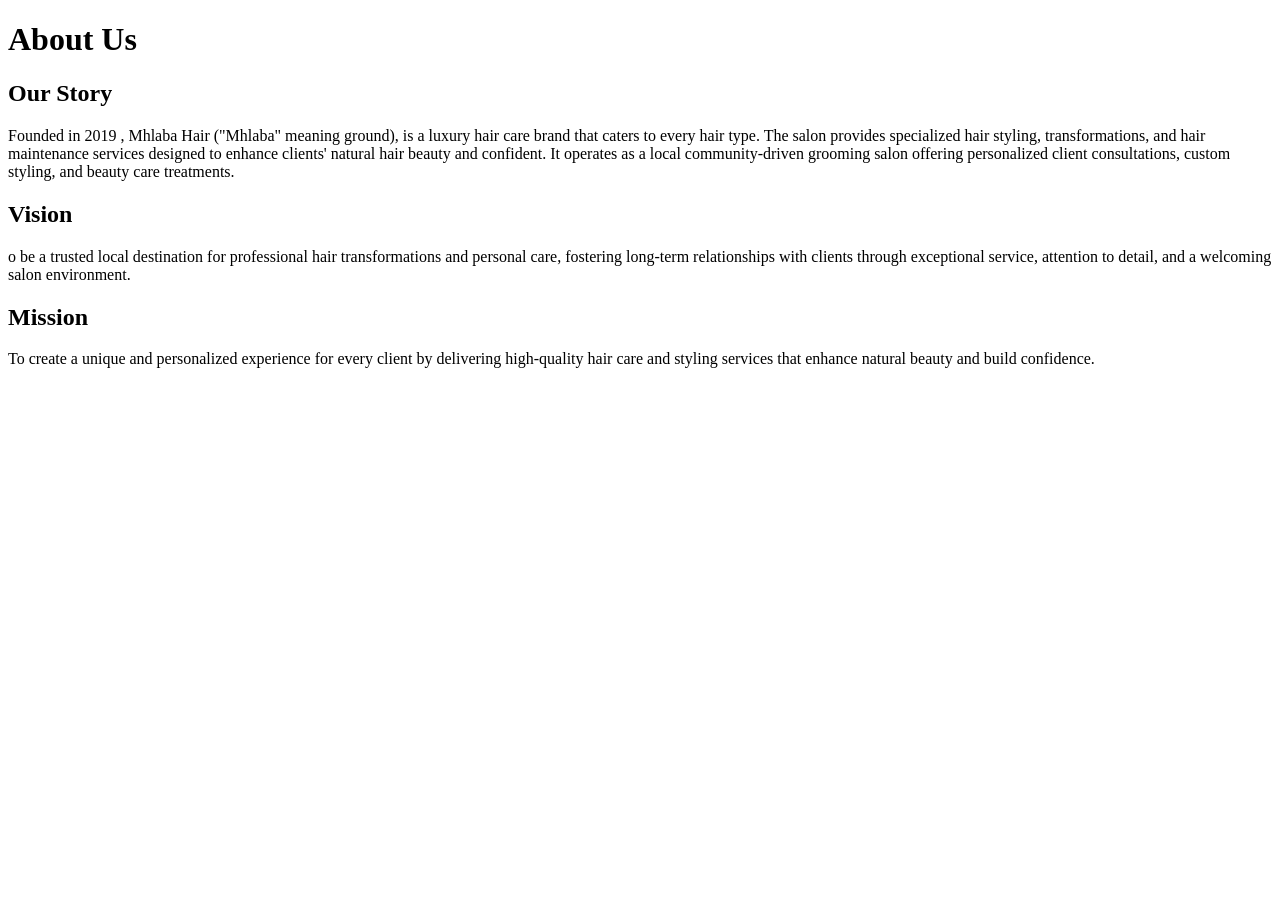
==== pages/aboutuspage.html @ 4affce9f "added:about us page" ====
<!DOCTYPE html>
<html lang="en">
<head>
    <meta charset="UTF-8">
    <meta name="viewport" content="width=device-width, initial-scale=1.0">
    <title>Mhlaba Hair</title>
</head>
<body>
    <header>
        <h1>About Us</h1>
    </header>
    <main>
        <h2>Our Story</h2>
        <p>Founded in 2019 , Mhlaba Hair ("Mhlaba" meaning ground), is a luxury hair care brand that caters to every hair type. The salon provides specialized hair styling, transformations, and hair maintenance services designed to enhance clients' natural hair beauty and confident. It operates as a local community-driven grooming salon offering personalized client consultations, custom styling, and beauty care treatments.</p>
         <h2>Vision</h2>
         <p>o be a trusted local destination for professional hair transformations and personal care, fostering long-term relationships with clients through exceptional service, attention to detail, and a welcoming salon environment.</p>
    <h2>Mission</h2>
    <p>To create a unique and personalized experience for every client by delivering high-quality hair care and styling services that enhance natural beauty and build confidence.</p>
</main>
</body>
</html>
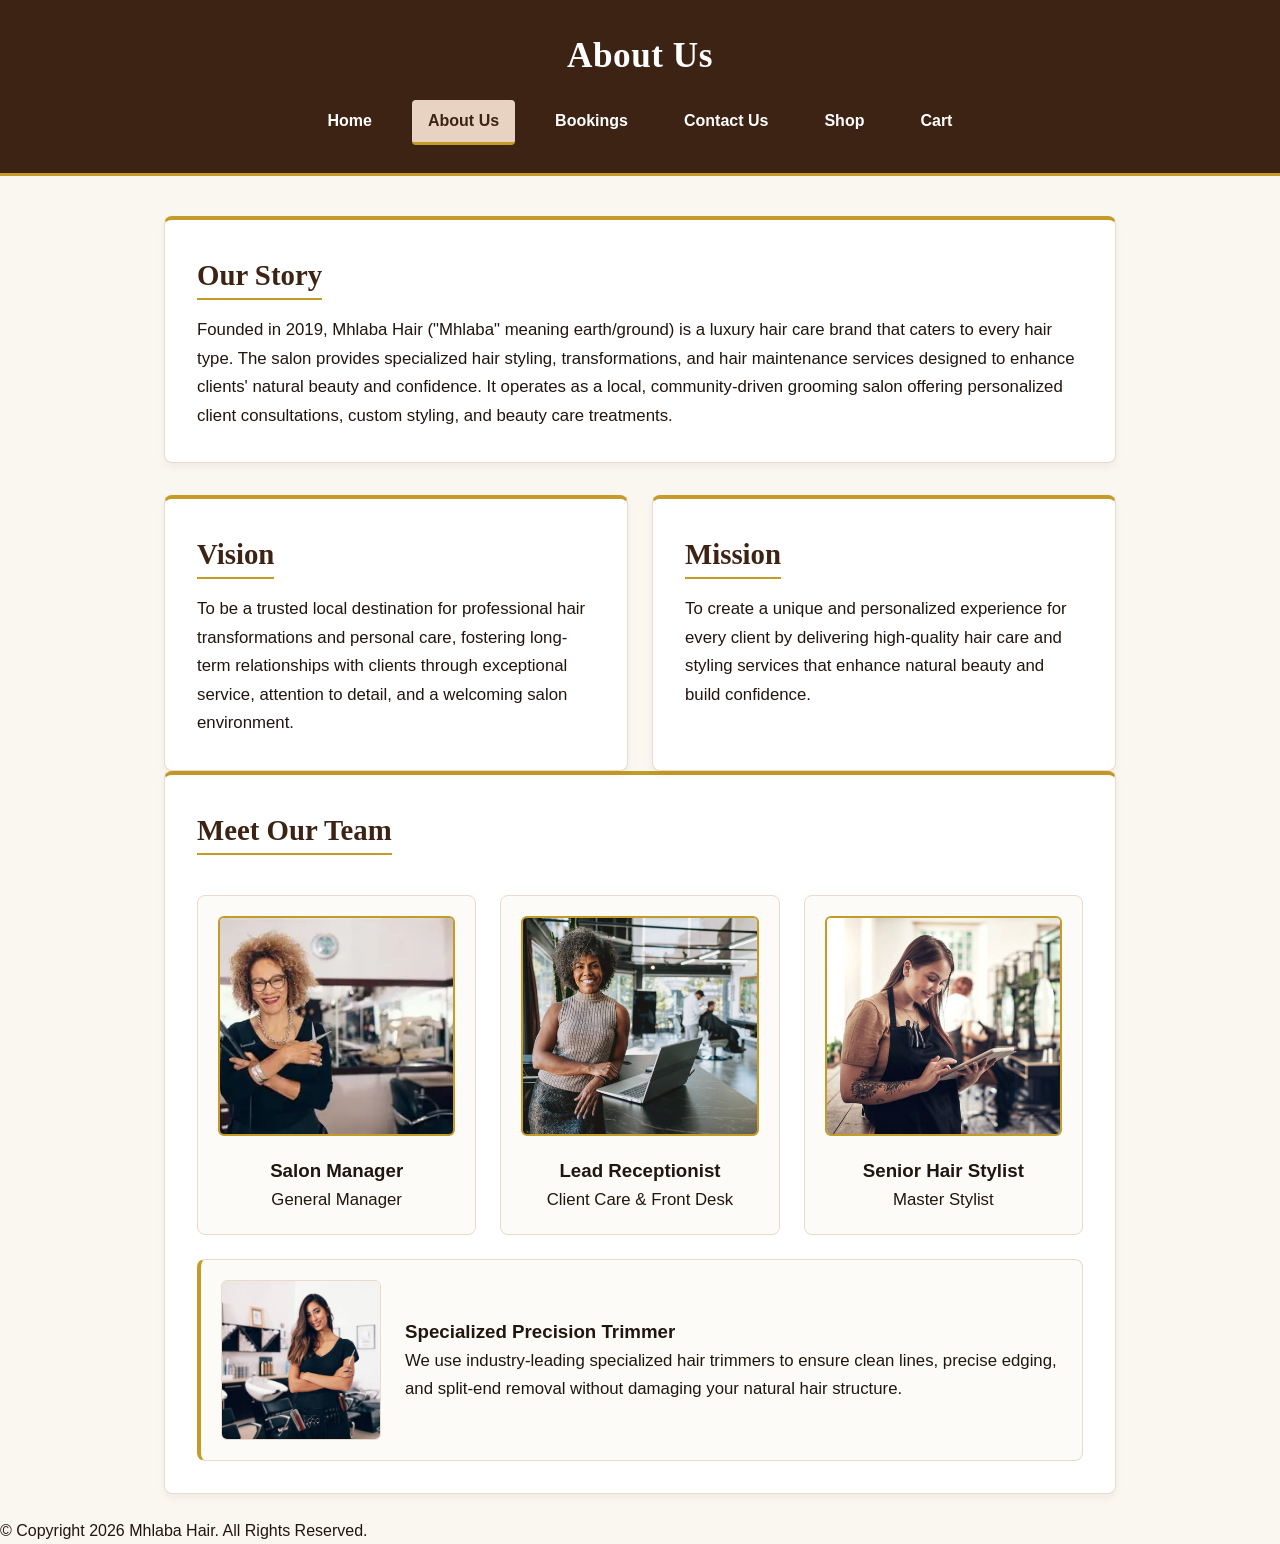
==== commit a6797881: "submission for Part 2" ====
--- a/pages/aboutuspage.html
+++ b/pages/aboutuspage.html
@@ -3,19 +3,85 @@
 <head>
     <meta charset="UTF-8">
     <meta name="viewport" content="width=device-width, initial-scale=1.0">
-    <title>Mhlaba Hair</title>
+    <meta name="author" content="NalediMaseko">
+    <meta name="description" content="Learn about the story, vision, and mission of Mhlaba Hair.">
+    <title>About Us - Mhlaba Hair</title>
+    <!-- Relative path: steps out of pages/ into styles/ -->
+    <link rel="stylesheet" href="../styles/style.css">
 </head>
 <body>
-    <header>
+
+    <!-- Header & Navigation at Top -->
+    <header class="main-header">
         <h1>About Us</h1>
+        <nav class="navbar">
+            <a href="homepage.html">Home</a>
+            <a href="aboutuspage.html" class="active">About Us</a>
+            <a href="bookingspage.html">Bookings</a>
+            <a href="contactpage.html">Contact Us</a>
+            <a href="productpage.html">Shop</a>
+            <a href="calculatepage.html">Cart</a>
+        </nav>
     </header>
-    <main>
-        <h2>Our Story</h2>
-        <p>Founded in 2019 , Mhlaba Hair ("Mhlaba" meaning ground), is a luxury hair care brand that caters to every hair type. The salon provides specialized hair styling, transformations, and hair maintenance services designed to enhance clients' natural hair beauty and confident. It operates as a local community-driven grooming salon offering personalized client consultations, custom styling, and beauty care treatments.</p>
-         <h2>Vision</h2>
-         <p>o be a trusted local destination for professional hair transformations and personal care, fostering long-term relationships with clients through exceptional service, attention to detail, and a welcoming salon environment.</p>
-    <h2>Mission</h2>
-    <p>To create a unique and personalized experience for every client by delivering high-quality hair care and styling services that enhance natural beauty and build confidence.</p>
-</main>
+
+    <!-- Main Content Container -->
+    <main class="content-container">
+        <section class="about-section">
+            <article class="about-card">
+                <h2>Our Story</h2>
+                <p>Founded in 2019, Mhlaba Hair ("Mhlaba" meaning earth/ground) is a luxury hair care brand that caters to every hair type. The salon provides specialized hair styling, transformations, and hair maintenance services designed to enhance clients' natural beauty and confidence. It operates as a local, community-driven grooming salon offering personalized client consultations, custom styling, and beauty care treatments.</p>
+            </article>
+
+            <div class="vision-mission-grid">
+                <article class="info-card">
+                    <h2>Vision</h2>
+                    <p>To be a trusted local destination for professional hair transformations and personal care, fostering long-term relationships with clients through exceptional service, attention to detail, and a welcoming salon environment.</p>
+                </article>
+
+                <article class="info-card">
+                    <h2>Mission</h2>
+                    <p>To create a unique and personalized experience for every client by delivering high-quality hair care and styling services that enhance natural beauty and build confidence.</p>
+                </article>
+            </div>
+        </section>
+       <!-- Meet Our Team Section -->
+<section class="about-card">
+    <h2>Meet Our Team</h2>
+    <div class="team-grid">
+        <!-- Manager -->
+        <div class="team-card">
+            <img src="../assets/images/hairdresser.webp" alt="General Manager" class="manager-img">
+            <h3>Salon Manager</h3>
+            <p class="team-role">General Manager</p>
+        </div>
+
+        <!-- Receptionist -->
+        <div class="team-card">
+            <img src="../assets/images/receptionist.jpg" alt="Receptionist" class="receptionist-img">
+            <h3>Lead Receptionist</h3>
+            <p class="team-role">Client Care & Front Desk</p>
+        </div>
+
+        <!-- Stylist -->
+        <div class="team-card">
+            <img src="../assets/images/hairstylist.jpg" alt="Hair Stylist" class="stylist-img">
+            <h3>Senior Hair Stylist</h3>
+            <p class="team-role">Master Stylist</p>
+        </div>
+    </div>
+
+    <!-- Specialized Equipment Feature -->
+    <div class="equipment-card">
+        <img src="../assets/images/hairtrimmer.jpg" alt="Precision Hair Trimmer" class="trimmer-img">
+        <div class="equipment-info">
+            <h3>Specialized Precision Trimmer</h3>
+            <p>We use industry-leading specialized hair trimmers to ensure clean lines, precise edging, and split-end removal without damaging your natural hair structure.</p>
+        </div>
+    </div>
+</section>
+    </main>
+<footer class="site-footer">
+    <p>&copy; Copyright 2026 Mhlaba Hair. All Rights Reserved. </p>
+</footer>
 </body>
 </html>
--- a/styles/style.css
+++ b/styles/style.css
@@ -0,0 +1,798 @@
+/* ==========================================================================
+   1. BASE STYLES & CSS RESET
+   ========================================================================== */
+* {
+    margin: 0;
+    padding: 0;
+    box-sizing: border-box;
+}
+
+:root {
+    --primary-color: #3D2314;      /* Deep Espresso / Dark Mocha */
+    --accent-color: #C59B27;       /* Warm Gold / Amber Accent */
+    --background-color: #FAF6F0;   /* Light Warm Cream / Champagne */
+    --text-color: #211510;         /* Soft Dark Espresso Text */
+    --card-bg: #ffffff;            /* Clean White Card Background */
+    --highlight-color: #E8D3C3;    /* Soft Blush Nude */
+    --blue-accent: #B08D57;        /* Warm Bronze Accent */
+    --font-heading: 'Georgia', serif;
+    --font-body: 'Segoe UI', Tahoma, Geneva, Verdana, sans-serif;
+}
+
+body {
+    font-family: var(--font-body);
+    font-size: 1rem;
+    line-height: 1.6;
+    background-color: var(--background-color);
+    color: var(--text-color);
+}
+
+/* ==========================================================================
+   2. HEADER & NAVIGATION AT THE TOP (ALL PAGES)
+   ========================================================================== */
+.main-header {
+    background-color: var(--primary-color);
+    color: #ffffff;
+    text-align: center;
+    padding: 1.75rem 1rem;
+    border-bottom: 3px solid var(--accent-color);
+}
+
+.main-header h1 {
+    font-family: var(--font-heading);
+    font-size: 2.2rem;
+    letter-spacing: 0.5px;
+    margin-bottom: 1rem;
+}
+
+.navbar {
+    display: flex;
+    justify-content: center;
+    flex-wrap: wrap;
+    gap: 1.5rem;
+}
+
+.navbar a {
+    color: #ffffff;
+    text-decoration: none;
+    font-weight: 600;
+    padding: 0.5rem 1rem;
+    border-radius: 4px;
+    transition: background-color 0.3s ease, color 0.3s ease;
+}
+
+.navbar a:hover,
+.navbar a:focus {
+    background-color: var(--accent-color);
+    color: var(--primary-color);
+}
+
+.navbar a.active {
+    background-color: var(--highlight-color);
+    color: var(--primary-color);
+    border-bottom: 3px solid var(--accent-color);
+}
+
+/* Common Content Container */
+.content-container {
+    max-width: 1000px;
+    margin: 0 auto;
+    padding: 1.5rem;
+}
+
+/* ==========================================================================
+   3. HOME PAGE STYLES
+   ========================================================================== */
+
+/* Logo Section */
+.logo-container {
+    display: flex;
+    justify-content: center;
+    align-items: center;
+    padding: 2rem 1rem 1rem 1rem;
+}
+
+.site-logo {
+    max-width: 320px; 
+    width: 100%;       
+    height: auto;
+    object-fit: contain;
+    border-radius: 8px;
+}
+/* Hero Section */
+.hero-card {
+    display: grid;
+    grid-template-columns: 1fr 1fr;
+    gap: 2rem;
+    align-items: center;
+    background-color: var(--card-bg);
+    border: 1px solid #ebd9cb;
+    border-top: 4px solid var(--accent-color);
+    border-radius: 8px;
+    padding: 2rem;
+    margin-bottom: 2.5rem;
+    box-shadow: 0 4px 8px rgba(61, 35, 20, 0.05);
+}
+
+.hero-content h2 {
+    font-family: var(--font-heading);
+    font-size: 2rem;
+    color: var(--primary-color);
+    margin-bottom: 1rem;
+    line-height: 1.2;
+}
+
+.hero-content p {
+    font-size: 1.05rem;
+    margin-bottom: 1.5rem;
+    color: var(--text-color);
+}
+
+.hero-btn {
+    display: inline-block;
+    text-decoration: none;
+}
+
+.hero-img {
+    width: 100%;
+    height: 280px;
+    object-fit: cover;
+    border-radius: 8px;
+    border: 2px solid var(--accent-color);
+}
+
+/* Services Preview Section */
+.services-preview-section {
+    margin-bottom: 2.5rem;
+    text-align: center;
+}
+
+.section-title {
+    font-family: var(--font-heading);
+    font-size: 1.8rem;
+    color: var(--primary-color);
+    margin-bottom: 1.5rem;
+    border-bottom: 2px solid var(--accent-color);
+    display: inline-block;
+}
+
+.services-grid {
+    display: grid;
+    grid-template-columns: repeat(3, 1fr);
+    gap: 1.5rem;
+    margin-top: 1.5rem;
+}
+
+.service-card {
+    background-color: var(--card-bg);
+    border: 1px solid #ebd9cb;
+    border-top: 4px solid var(--accent-color);
+    border-radius: 8px;
+    padding: 1.25rem;
+    text-align: center;
+    box-shadow: 0 4px 8px rgba(61, 35, 20, 0.05);
+    display: flex;
+    flex-direction: column;
+    align-items: center;
+    overflow: hidden;
+}
+
+.service-card img {
+    width: 100%;
+    max-width: 100%;
+    height: 200px;
+    object-fit: cover;
+    border-radius: 6px;
+    border: 1px solid #ebd9cb;
+    margin-bottom: 1rem;
+}
+
+.service-card h3 {
+    font-size: 1.2rem;
+    color: var(--primary-color);
+    margin-bottom: 0.5rem;
+}
+
+.service-card p {
+    font-size: 0.95rem;
+    color: var(--text-color);
+    line-height: 1.5;
+}
+
+/* Specials Section */
+.specials-section {
+    text-align: center;
+}
+
+.specials-section h2 {
+    font-family: var(--font-heading);
+    font-size: 2rem;
+    color: var(--primary-color);
+    margin-bottom: 1.5rem;
+    border-bottom: 2px solid var(--accent-color);
+    display: inline-block;
+}
+
+.specials-section h3 {
+    font-size: 1.4rem;
+    margin: 1.5rem 0 1rem 0;
+    color: var(--primary-color);
+    text-align: left;
+}
+
+.specials-grid {
+    display: grid;
+    grid-template-columns: repeat(2, 1fr);
+    gap: 1.5rem;
+}
+
+.special-card {
+    background-color: var(--card-bg);
+    border: 1px solid #ebd9cb;
+    border-top: 4px solid var(--accent-color);
+    border-radius: 8px;
+    padding: 1.5rem;
+    text-align: left;
+    box-shadow: 0 4px 8px rgba(61, 35, 20, 0.05);
+    transition: transform 0.2s ease, box-shadow 0.2s ease;
+}
+
+.special-card:hover {
+    transform: translateY(-4px);
+    box-shadow: 0 6px 14px rgba(61, 35, 20, 0.12);
+}
+
+.special-card h4 {
+    font-size: 1.2rem;
+    color: var(--primary-color);
+    margin-bottom: 0.5rem;
+}
+
+.expiry-date {
+    display: block;
+    margin-top: 1rem;
+    font-size: 0.85rem;
+    font-weight: bold;
+    color: #a93226;
+}
+
+.no-specials {
+    text-align: left;
+    font-style: italic;
+    color: #665c56;
+}
+
+/* Responsive Media Queries */
+@media (max-width: 768px) {
+    .hero-card,
+    .services-grid,
+    .specials-grid {
+        grid-template-columns: 1fr;
+    }
+
+    .service-card img {
+        height: 220px;
+    }
+}
+
+/* ==========================================================================
+   4. ABOUT PAGE STYLES
+   ========================================================================== */
+.about-section {
+    display: flex;
+    flex-direction: column;
+    gap: 2rem;
+    margin-top: 1rem;
+}
+
+.about-card, 
+.info-card {
+    background-color: var(--card-bg);
+    border: 1px solid #ebd9cb;
+    border-top: 4px solid var(--accent-color);
+    border-radius: 8px;
+    padding: 2rem;
+    box-shadow: 0 4px 8px rgba(61, 35, 20, 0.05);
+}
+
+.about-card h2, 
+.info-card h2 {
+    font-family: var(--font-heading);
+    font-size: 1.8rem;
+    color: var(--primary-color);
+    margin-bottom: 1rem;
+    border-bottom: 2px solid var(--accent-color);
+    display: inline-block;
+}
+
+.about-card p, 
+.info-card p {
+    font-size: 1.05rem;
+    color: var(--text-color);
+    line-height: 1.7;
+}
+
+.vision-mission-grid {
+    display: grid;
+    grid-template-columns: repeat(2, 1fr);
+    gap: 1.5rem;
+}
+
+/* ==========================================================================
+   5. BOOKING FORM STYLES
+   ========================================================================== */
+.form-card {
+    background-color: var(--card-bg);
+    border: 1px solid #ebd9cb;
+    border-top: 4px solid var(--primary-color);
+    border-radius: 8px;
+    padding: 2rem;
+    box-shadow: 0 4px 8px rgba(61, 35, 20, 0.05);
+    margin-top: 1rem;
+}
+
+.form-card h2 {
+    font-family: var(--font-heading);
+    font-size: 1.8rem;
+    color: var(--primary-color);
+    margin-bottom: 1.5rem;
+    border-bottom: 2px solid var(--accent-color);
+    display: inline-block;
+}
+
+.booking-form fieldset {
+    border: 1px solid #e1d3c7;
+    border-radius: 6px;
+    padding: 1.5rem;
+    margin-bottom: 1.5rem;
+    background-color: #fdfbf7;
+}
+
+.booking-form legend {
+    font-weight: bold;
+    color: var(--primary-color);
+    padding: 0 0.5rem;
+}
+
+.form-group {
+    display: flex;
+    flex-direction: column;
+    margin-bottom: 1.2rem;
+}
+
+.form-group label {
+    font-weight: 600;
+    margin-bottom: 0.4rem;
+    color: var(--text-color);
+}
+
+.form-group input[type="text"],
+.form-group input[type="email"],
+.form-group input[type="tel"],
+.form-group input[type="date"],
+.form-group input[type="password"],
+.form-group select,
+.form-group textarea {
+    width: 100%;
+    padding: 0.75rem;
+    border: 1px solid #d1c2b5;
+    border-radius: 4px;
+    font-family: inherit;
+    font-size: 0.95rem;
+    transition: border-color 0.3s ease, box-shadow 0.3s ease;
+}
+
+.form-group input:focus,
+.form-group select:focus,
+.form-group textarea:focus {
+    outline: none;
+    border-color: var(--accent-color);
+    box-shadow: 0 0 0 3px rgba(197, 155, 39, 0.25);
+}
+
+.checkbox-group {
+    flex-direction: row;
+    align-items: center;
+    gap: 0.5rem;
+}
+
+.checkbox-group label {
+    margin-bottom: 0;
+    font-weight: normal;
+}
+
+.form-actions {
+    display: flex;
+    gap: 1rem;
+    justify-content: flex-start;
+}
+
+.btn {
+    padding: 0.75rem 1.5rem;
+    font-size: 1rem;
+    font-weight: 600;
+    border: none;
+    border-radius: 4px;
+    cursor: pointer;
+    transition: background-color 0.3s ease, color 0.3s ease;
+}
+
+.btn-primary {
+    background-color: var(--primary-color);
+    color: #ffffff;
+}
+
+.btn-primary:hover {
+    background-color: var(--accent-color);
+    color: var(--primary-color);
+}
+
+.btn-secondary {
+    background-color: var(--highlight-color);
+    color: var(--primary-color);
+}
+
+.btn-secondary:hover {
+    background-color: #dbbfab;
+}
+
+/* ==========================================================================
+   6. CONTACT PAGE STYLES
+   ========================================================================== */
+.contact-section {
+    display: flex;
+    justify-content: center;
+    padding: 2rem 1rem;
+}
+
+.contact-card {
+    width: 100%;
+    max-width: 520px;
+    background-color: var(--card-bg, #ffffff);
+    border: 1px solid #ebd9cb;
+    border-top: 4px solid var(--accent-color, #c5a059);
+    border-radius: 12px;
+    padding: 2.25rem 2.5rem;
+    box-shadow: 0 6px 16px rgba(61, 35, 20, 0.06);
+}
+
+.contact-card h2 {
+    font-family: var(--font-heading);
+    font-size: 1.8rem;
+    color: var(--primary-color, #3d2314);
+    margin-bottom: 1.75rem;
+    border-bottom: 2px solid var(--accent-color, #c5a059);
+    display: inline-block;
+    padding-bottom: 0.25rem;
+}
+
+.contact-list {
+    display: flex;
+    flex-direction: column;
+    gap: 1.5rem;
+}
+
+.contact-item {
+    display: flex;
+    align-items: flex-start;
+    gap: 1.25rem;
+}
+
+.icon-box {
+    width: 42px;
+    height: 42px;
+    background-color: #fdf8f3;
+    border: 1px solid #ebd9cb;
+    border-radius: 50%;
+    display: flex;
+    align-items: center;
+    justify-content: center;
+    flex-shrink: 0;
+}
+
+.contact-icon {
+    width: 20px;
+    height: 20px;
+}
+
+.contact-details {
+    display: flex;
+    flex-direction: column;
+}
+
+.contact-label {
+    font-size: 0.85rem;
+    font-weight: 700;
+    text-transform: uppercase;
+    letter-spacing: 0.5px;
+    color: #8c766b;
+    margin-bottom: 0.2rem;
+}
+
+.contact-value {
+    font-size: 1.05rem;
+    color: var(--primary-color, #3d2314);
+    text-decoration: none;
+    font-weight: 600;
+}
+
+a.contact-value:hover {
+    color: var(--accent-color, #c5a059);
+    text-decoration: underline;
+}
+
+.text-address {
+    margin: 0;
+    line-height: 1.4;
+    font-weight: 500;
+}
+
+/* ==========================================================================
+   7. PRODUCT PAGE STYLES (2-Column Grid)
+   ========================================================================== */
+.products-section {
+    text-align: center;
+    margin-top: 1rem;
+}
+
+.products-section h2 {
+    font-family: var(--font-heading);
+    font-size: 2rem;
+    color: var(--primary-color);
+    margin-bottom: 0.5rem;
+    border-bottom: 2px solid var(--accent-color);
+    display: inline-block;
+}
+
+.subtitle {
+    font-style: italic;
+    color: #665c56;
+    margin-bottom: 2rem;
+}
+
+.product-grid {
+    display: grid;
+    grid-template-columns: repeat(2, 1fr);
+    gap: 1.5rem;
+}
+
+.product-card {
+    background-color: var(--card-bg);
+    border: 1px solid #ebd9cb;
+    border-top: 4px solid var(--accent-color);
+    border-radius: 8px;
+    padding: 1.5rem;
+    display: flex;
+    flex-direction: column;
+    align-items: center;
+    justify-content: space-between;
+    box-shadow: 0 4px 8px rgba(61, 35, 20, 0.05);
+    transition: transform 0.2s ease, box-shadow 0.2s ease;
+}
+
+.product-card:hover {
+    transform: translateY(-4px);
+    box-shadow: 0 6px 14px rgba(61, 35, 20, 0.12);
+}
+
+.product-img {
+    width: 100%;
+    max-width: 180px;
+    height: 180px;
+    object-fit: contain;
+    margin-bottom: 1rem;
+}
+
+.product-card h3 {
+    font-size: 1.25rem;
+    color: var(--primary-color);
+    margin-bottom: 0.5rem;
+}
+
+.product-card .price {
+    font-size: 1.1rem;
+    font-weight: bold;
+    color: var(--accent-color);
+    margin-bottom: 1rem;
+}
+
+.product-card .btn {
+    width: 100%;
+}
+
+/* ==========================================================================
+   8. CALCULATE / CART PAGE STYLES
+   ========================================================================== */
+.cart-section {
+    background-color: var(--card-bg);
+    border: 1px solid #ebd9cb;
+    border-top: 4px solid var(--primary-color);
+    border-radius: 8px;
+    padding: 2rem;
+    box-shadow: 0 4px 8px rgba(61, 35, 20, 0.05);
+    margin-top: 1rem;
+}
+
+.cart-section h2 {
+    font-family: var(--font-heading);
+    font-size: 1.8rem;
+    color: var(--primary-color);
+    margin-bottom: 1.5rem;
+    border-bottom: 2px solid var(--accent-color);
+    display: inline-block;
+}
+
+.cart-list {
+    list-style: none;
+    margin-bottom: 1.5rem;
+}
+
+.cart-item {
+    display: flex;
+    justify-content: space-between;
+    align-items: center;
+    padding: 0.75rem 0;
+    border-bottom: 1px solid #f2e9e1;
+}
+
+.item-name {
+    font-weight: 600;
+    color: var(--text-color);
+}
+
+.item-price {
+    color: var(--primary-color);
+    font-weight: bold;
+}
+
+.remove-btn {
+    background: #c0392b;
+    color: #fff;
+    border: none;
+    border-radius: 50%;
+    width: 24px;
+    height: 24px;
+    font-size: 14px;
+    cursor: pointer;
+    line-height: 1;
+    display: flex;
+    align-items: center;
+    justify-content: center;
+}
+
+.remove-btn:hover {
+    background: #962d22;
+}
+
+.empty-cart-msg {
+    color: #777;
+    font-style: italic;
+    padding: 1rem 0;
+}
+
+.cart-summary-box {
+    background-color: #fbf8f5;
+    padding: 1.25rem;
+    border-radius: 6px;
+    margin-bottom: 1.5rem;
+    border: 1px solid #e1d3c7;
+}
+
+.cart-summary-box p {
+    display: flex;
+    justify-content: space-between;
+    margin-bottom: 0.5rem;
+    font-size: 1rem;
+}
+
+.cart-summary-box hr {
+    border: none;
+    border-top: 1px solid #ebd9cb;
+    margin: 0.75rem 0;
+}
+
+.total-line {
+    font-size: 1.2rem !important;
+    color: var(--primary-color);
+}
+
+.cart-actions {
+    display: flex;
+    gap: 1rem;
+    justify-content: space-between;
+}
+
+/* ==========================================================================
+   9. RESPONSIVE BREAKPOINTS
+   ========================================================================== */
+@media (max-width: 768px) {
+    .specials-grid,
+    .vision-mission-grid,
+    .contact-section {
+        grid-template-columns: 1fr;
+    }
+    
+    .navbar {
+        gap: 0.75rem;
+    }
+}
+
+@media (max-width: 480px) {
+    .main-header h1 {
+        font-size: 1.6rem;
+    }
+
+    .navbar {
+        flex-direction: column;
+        align-items: center;
+    }
+
+    .site-logo {
+        max-width: 160px;
+    }
+
+    .content-container {
+        padding: 1rem;
+    }
+
+    .product-grid {
+        grid-template-columns: 1fr;
+    }
+
+    .form-actions,
+    .cart-actions {
+        flex-direction: column;
+    }
+
+    .btn,
+    .cart-actions .btn {
+        width: 100%;
+        text-align: center;
+    }
+}
+.team-grid {
+    display: grid;
+    grid-template-columns: repeat(3, 1fr);
+    gap: 1.5rem;
+    margin-top: 1.5rem;
+}
+
+.team-card {
+    background-color: #fdfbf7;
+    border: 1px solid #ebd9cb;
+    border-radius: 8px;
+    padding: 1.25rem;
+    text-align: center;
+}
+
+.manager-img,
+.receptionist-img,
+.stylist-img {
+    width: 100%;
+    height: 220px;
+    object-fit: cover;
+    border-radius: 6px;
+    border: 2px solid var(--accent-color);
+    margin-bottom: 0.75rem;
+}
+
+.equipment-card {
+    display: flex;
+    align-items: center;
+    gap: 1.5rem;
+    background-color: #fdfbf7;
+    border: 1px solid #ebd9cb;
+    border-left: 4px solid var(--accent-color);
+    border-radius: 8px;
+    padding: 1.25rem;
+    margin-top: 1.5rem;
+}
+
+.trimmer-img {
+    width: 160px;
+    height: 160px;
+    object-fit: cover;
+    border-radius: 6px;
+    border: 1px solid #ebd9cb;
+    flex-shrink: 0;
+}
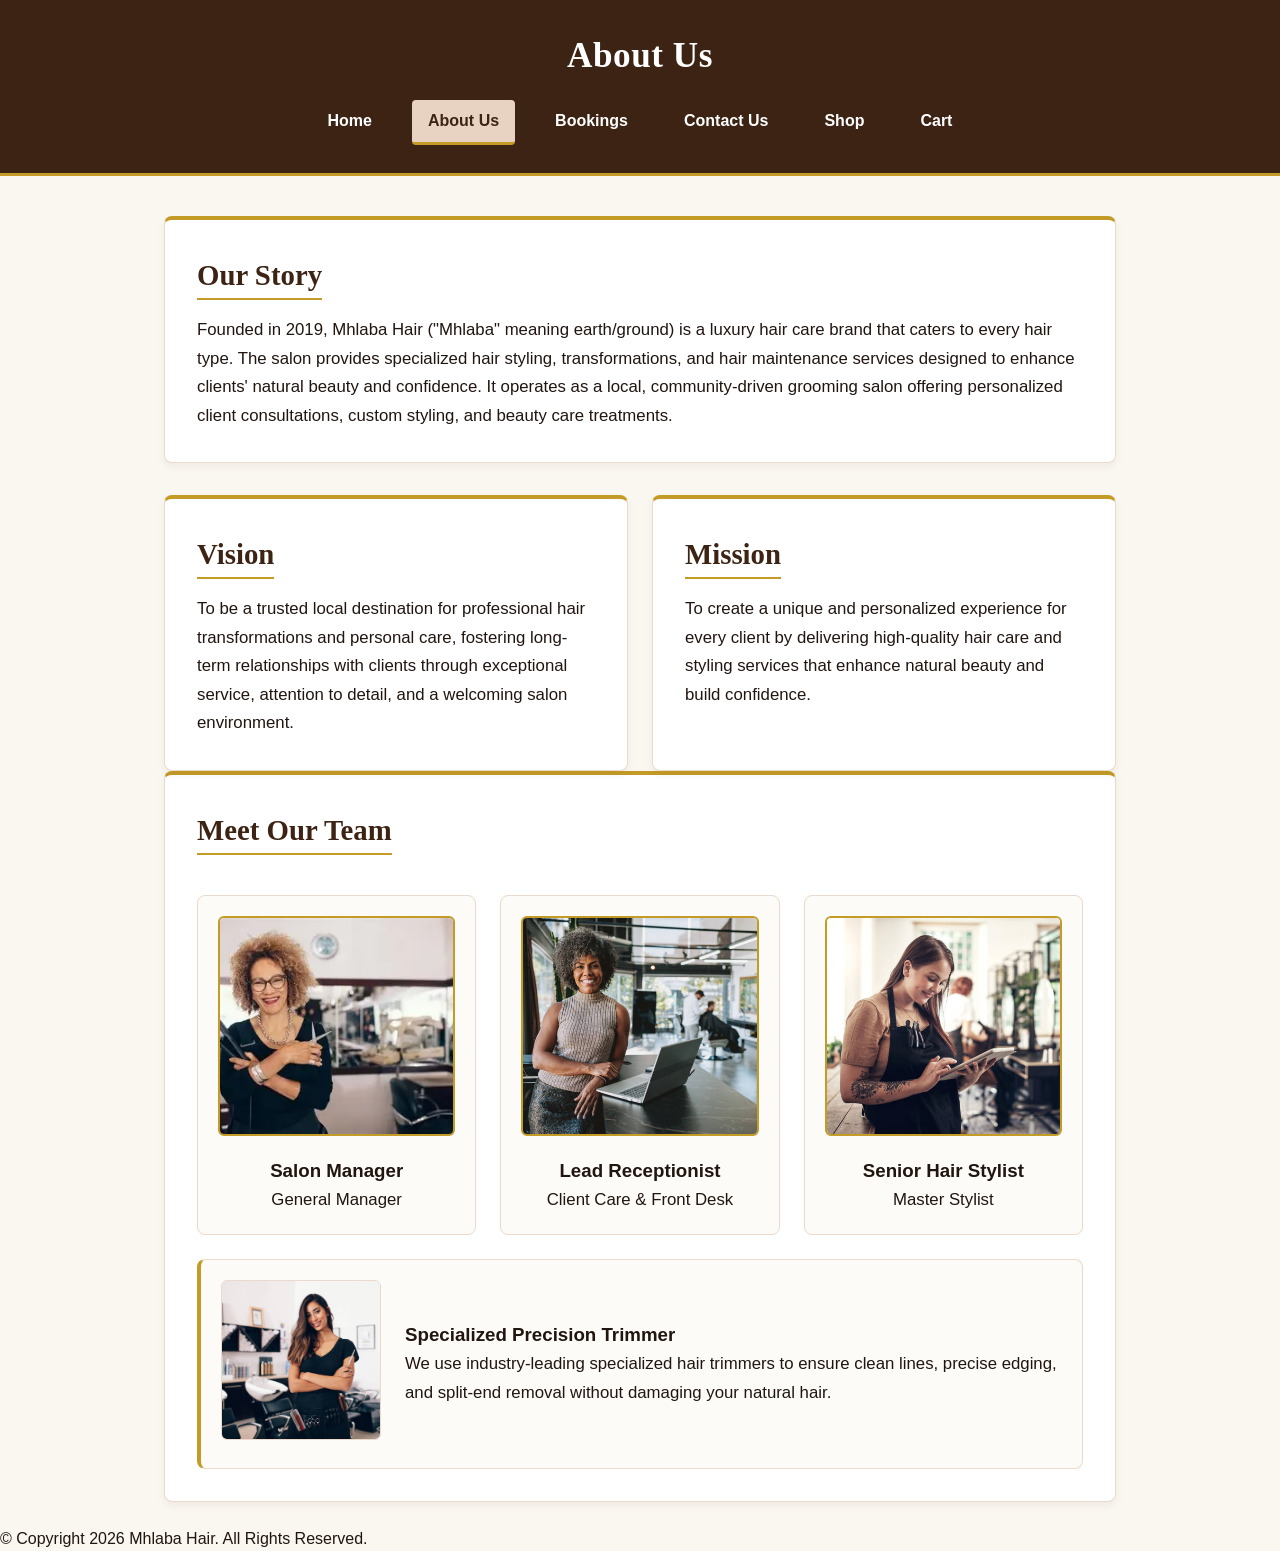
==== commit 79a67962: "Add responsive picture tags and optimize team section" ====
--- a/pages/aboutuspage.html
+++ b/pages/aboutuspage.html
@@ -45,37 +45,52 @@
             </div>
         </section>
        <!-- Meet Our Team Section -->
+<!-- Meet Our Team Section -->
 <section class="about-card">
     <h2>Meet Our Team</h2>
     <div class="team-grid">
+        
         <!-- Manager -->
         <div class="team-card">
-            <img src="../assets/images/hairdresser.webp" alt="General Manager" class="manager-img">
+            <picture>
+                <source media="(max-width: 600px)" srcset="../assets/images/hairdresser.webp">
+                <img src="../assets/images/hairdresser.webp" alt="General Manager" class="manager-img" loading="lazy">
+            </picture>
             <h3>Salon Manager</h3>
             <p class="team-role">General Manager</p>
         </div>
 
         <!-- Receptionist -->
         <div class="team-card">
-            <img src="../assets/images/receptionist.jpg" alt="Receptionist" class="receptionist-img">
+            <picture>
+                <source media="(max-width: 600px)" srcset="../assets/images/receptionist.jpg">
+                <img src="../assets/images/receptionist.jpg" alt="Lead Receptionist" class="receptionist-img" loading="lazy">
+            </picture>
             <h3>Lead Receptionist</h3>
-            <p class="team-role">Client Care & Front Desk</p>
+            <p class="team-role">Client Care &amp; Front Desk</p>
         </div>
 
         <!-- Stylist -->
         <div class="team-card">
-            <img src="../assets/images/hairstylist.jpg" alt="Hair Stylist" class="stylist-img">
+            <picture>
+                <source media="(max-width: 600px)" srcset="../assets/images/hairstylist.jpg">
+                <img src="../assets/images/hairstylist.jpg" alt="Senior Hair Stylist" class="stylist-img" loading="lazy">
+            </picture>
             <h3>Senior Hair Stylist</h3>
             <p class="team-role">Master Stylist</p>
         </div>
+
     </div>
 
     <!-- Specialized Equipment Feature -->
     <div class="equipment-card">
-        <img src="../assets/images/hairtrimmer.jpg" alt="Precision Hair Trimmer" class="trimmer-img">
+        <picture>
+            <source media="(max-width: 600px)" srcset="../assets/images/hairtrimmer.jpg">
+            <img src="../assets/images/hairtrimmer.jpg" alt="Precision Hair Trimmer" class="trimmer-img" loading="lazy">
+        </picture>
         <div class="equipment-info">
             <h3>Specialized Precision Trimmer</h3>
-            <p>We use industry-leading specialized hair trimmers to ensure clean lines, precise edging, and split-end removal without damaging your natural hair structure.</p>
+            <p>We use industry-leading specialized hair trimmers to ensure clean lines, precise edging, and split-end removal without damaging your natural hair.</p>
         </div>
     </div>
 </section>
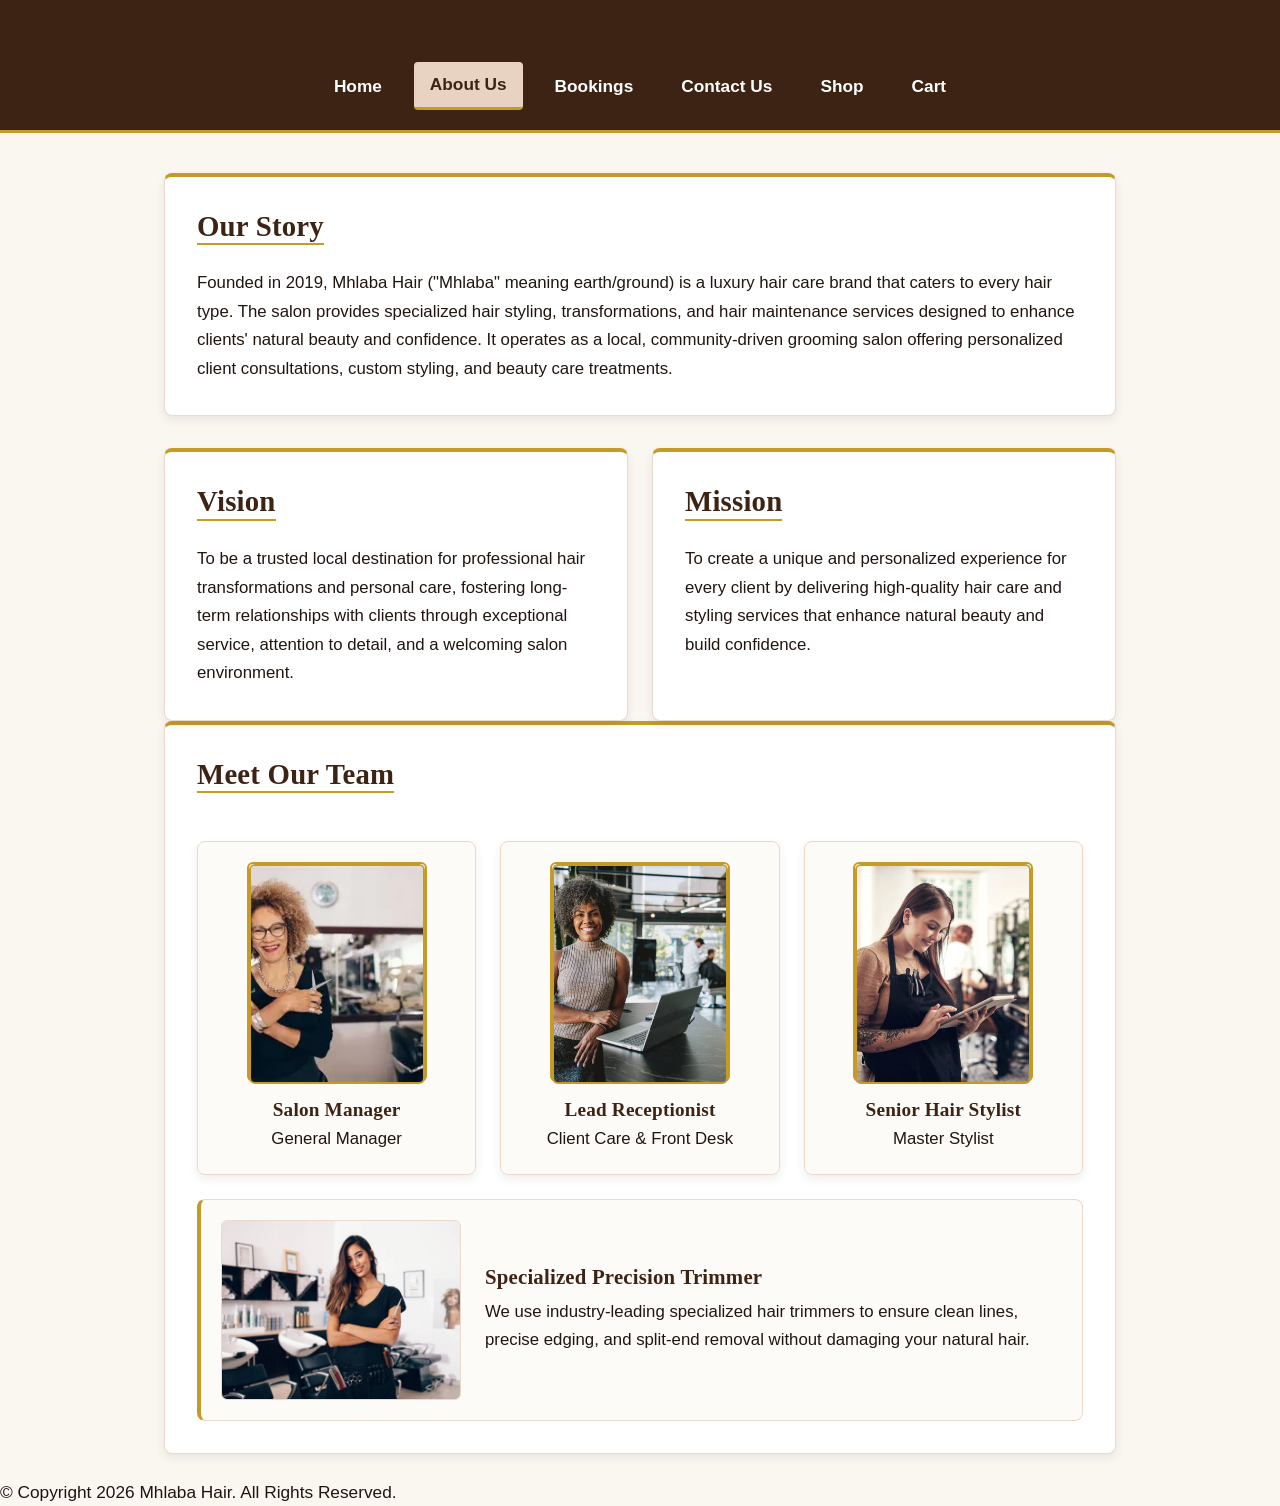
==== commit eef38fac: "feat:add SEO metadata , sitemap , robots file and interactive website enhancements" ====
--- a/pages/aboutuspage.html
+++ b/pages/aboutuspage.html
@@ -3,10 +3,23 @@
 <head>
     <meta charset="UTF-8">
     <meta name="viewport" content="width=device-width, initial-scale=1.0">
+    <meta http-equiv="X-UA-Compatible" content="IE=edge">
+    <meta name="theme-color" content="#3D2314">
+    <meta name="robots" content="index, follow">
     <meta name="author" content="NalediMaseko">
-    <meta name="description" content="Learn about the story, vision, and mission of Mhlaba Hair.">
-    <title>About Us - Mhlaba Hair</title>
-    <!-- Relative path: steps out of pages/ into styles/ -->
+    <meta name="description" content="Learn about Mhlaba Hair, our salon story, mission, vision, and team dedicated to premium hair care and protective styling in Johannesburg.">
+    <meta name="keywords" content="about Mhlaba Hair, salon story, luxury hair care, Johannesburg hair salon, beauty team">
+    <title>About Mhlaba Hair | Our Story, Vision & Team</title>
+    <link rel="canonical" href="https://www.mhlaba-hair.co.za/pages/aboutuspage.html">
+    <meta property="og:type" content="website">
+    <meta property="og:title" content="About Mhlaba Hair | Our Story, Vision & Team">
+    <meta property="og:description" content="Discover the story, mission, and team behind Mhlaba Hair, a luxury hair care salon in Johannesburg.">
+    <meta property="og:url" content="https://www.mhlaba-hair.co.za/pages/aboutuspage.html">
+    <meta name="twitter:card" content="summary">
+    <meta name="twitter:title" content="About Mhlaba Hair | Our Story, Vision & Team">
+    <meta name="twitter:description" content="Discover the story, mission, and team behind Mhlaba Hair, a luxury hair care salon in Johannesburg.">
+    <meta http-equiv="X-Content-Type-Options" content="nosniff">
+    <meta name="referrer" content="strict-origin-when-cross-origin">
     <link rel="stylesheet" href="../styles/style.css">
 </head>
 <body>
@@ -54,7 +67,7 @@
         <div class="team-card">
             <picture>
                 <source media="(max-width: 600px)" srcset="../assets/images/hairdresser.webp">
-                <img src="../assets/images/hairdresser.webp" alt="General Manager" class="manager-img" loading="lazy">
+                <img src="../assets/images/hairdresser.webp" alt="General Manager at Mhlaba Hair" class="manager-img" loading="lazy" decoding="async">
             </picture>
             <h3>Salon Manager</h3>
             <p class="team-role">General Manager</p>
@@ -64,7 +77,7 @@
         <div class="team-card">
             <picture>
                 <source media="(max-width: 600px)" srcset="../assets/images/receptionist.jpg">
-                <img src="../assets/images/receptionist.jpg" alt="Lead Receptionist" class="receptionist-img" loading="lazy">
+                <img src="../assets/images/receptionist.jpg" alt="Lead Receptionist at Mhlaba Hair" class="receptionist-img" loading="lazy" decoding="async">
             </picture>
             <h3>Lead Receptionist</h3>
             <p class="team-role">Client Care &amp; Front Desk</p>
@@ -74,7 +87,7 @@
         <div class="team-card">
             <picture>
                 <source media="(max-width: 600px)" srcset="../assets/images/hairstylist.jpg">
-                <img src="../assets/images/hairstylist.jpg" alt="Senior Hair Stylist" class="stylist-img" loading="lazy">
+                <img src="../assets/images/hairstylist.jpg" alt="Senior Hair Stylist at Mhlaba Hair" class="stylist-img" loading="lazy" decoding="async">
             </picture>
             <h3>Senior Hair Stylist</h3>
             <p class="team-role">Master Stylist</p>
@@ -86,7 +99,7 @@
     <div class="equipment-card">
         <picture>
             <source media="(max-width: 600px)" srcset="../assets/images/hairtrimmer.jpg">
-            <img src="../assets/images/hairtrimmer.jpg" alt="Precision Hair Trimmer" class="trimmer-img" loading="lazy">
+            <img src="../assets/images/hairtrimmer.jpg" alt="Precision hair trimmer used by Mhlaba Hair stylists" class="trimmer-img" loading="lazy" decoding="async">
         </picture>
         <div class="equipment-info">
             <h3>Specialized Precision Trimmer</h3>
--- a/styles/style.css
+++ b/styles/style.css
@@ -8,23 +8,119 @@
 }
 
 :root {
-    --primary-color: #3D2314;      /* Deep Espresso / Dark Mocha */
-    --accent-color: #C59B27;       /* Warm Gold / Amber Accent */
-    --background-color: #FAF6F0;   /* Light Warm Cream / Champagne */
-    --text-color: #211510;         /* Soft Dark Espresso Text */
-    --card-bg: #ffffff;            /* Clean White Card Background */
-    --highlight-color: #E8D3C3;    /* Soft Blush Nude */
-    --blue-accent: #B08D57;        /* Warm Bronze Accent */
+    --primary-color: #3D2314;
+    --accent-color: #C59B27;
+    --background-color: #FAF6F0;
+    --text-color: #211510;
+    --card-bg: #ffffff;
+    --highlight-color: #E8D3C3;
+    --blue-accent: #B08D57;
     --font-heading: 'Georgia', serif;
     --font-body: 'Segoe UI', Tahoma, Geneva, Verdana, sans-serif;
+
+    --content-max-width: 1100px;
+    --radius-sm: 6px;
+    --radius-md: 8px;
+    --focus-ring: rgba(197, 155, 39, 0.35);
+    --shadow-soft: 0 4px 10px rgba(61, 35, 20, 0.08);
+    --shadow-strong: 0 8px 18px rgba(61, 35, 20, 0.12);
+    --transition-fast: 0.2s ease;
+    --transition-medium: 0.3s ease;
+}
+
+html {
+    font-size: 16px;
+    scroll-behavior: smooth;
 }
 
 body {
     font-family: var(--font-body);
-    font-size: 1rem;
-    line-height: 1.6;
+    font-size: clamp(0.96rem, 0.9rem + 0.28vw, 1.08rem);
+    line-height: 1.65;
     background-color: var(--background-color);
     color: var(--text-color);
+    -webkit-font-smoothing: antialiased;
+    text-rendering: optimizeLegibility;
+}
+
+h1,
+h2,
+h3,
+h4 {
+    font-family: var(--font-heading);
+    line-height: 1.2;
+    letter-spacing: 0.2px;
+    color: var(--primary-color);
+    margin: 0 0 0.8rem;
+}
+
+h1 {
+    font-size: clamp(1.8rem, 1.5rem + 2vw, 3rem);
+}
+
+h2 {
+    font-size: clamp(1.5rem, 1.2rem + 1.6vw, 2.3rem);
+}
+
+h3 {
+    font-size: clamp(1.2rem, 1rem + 0.8vw, 1.6rem);
+}
+
+h4 {
+    font-size: clamp(1.05rem, 0.95rem + 0.5vw, 1.3rem);
+}
+
+p,
+li,
+label,
+input,
+select,
+textarea,
+button {
+    font-size: inherit;
+}
+
+img {
+    max-width: 100%;
+    display: block;
+}
+
+a,
+button,
+input,
+select,
+textarea {
+    transition: background-color var(--transition-medium), border-color var(--transition-medium),
+        box-shadow var(--transition-medium), color var(--transition-medium),
+        transform var(--transition-fast), opacity var(--transition-fast);
+}
+
+a {
+    color: var(--primary-color);
+}
+
+a:hover {
+    color: var(--accent-color);
+}
+
+a:active {
+    opacity: 0.85;
+}
+
+a:focus-visible,
+button:focus-visible,
+input:focus-visible,
+select:focus-visible,
+textarea:focus-visible {
+    outline: 3px solid var(--focus-ring);
+    outline-offset: 3px;
+    box-shadow: 0 0 0 4px rgba(197, 155, 39, 0.18);
+}
+
+.content-container {
+    max-width: var(--content-max-width);
+    margin: 0 auto;
+    padding: clamp(1rem, 2vw, 2rem);
 }
 
 /* ==========================================================================
@@ -34,22 +130,43 @@
     background-color: var(--primary-color);
     color: #ffffff;
     text-align: center;
-    padding: 1.75rem 1rem;
+    padding: 1.25rem 1rem;
     border-bottom: 3px solid var(--accent-color);
+}
+
+/* Header Brand Wrapper (Logo + Welcome Heading) */
+.header-brand {
+    display: flex;
+    align-items: center;
+    justify-content: center;
+    gap: 0.75rem;
+    margin-bottom: 1rem;
+}
+
+.nav-logo {
+    width: 45px;
+    height: 45px;
+    border-radius: 50%;
+    object-fit: cover;
+    object-position: center;
+    transform: scale(1.15); /* Cuts off outer checkered background */
+    border: 1px solid var(--accent-color);
 }
 
 .main-header h1 {
     font-family: var(--font-heading);
     font-size: 2.2rem;
     letter-spacing: 0.5px;
-    margin-bottom: 1rem;
-}
-
+    margin: 0;
+}
+
+/* Navigation Links Row */
 .navbar {
     display: flex;
     justify-content: center;
+    align-items: center;
     flex-wrap: wrap;
-    gap: 1.5rem;
+    gap: 1rem;
 }
 
 .navbar a {
@@ -80,6 +197,33 @@
     padding: 1.5rem;
 }
 
+/* ==========================================
+   MOBILE RESPONSIVE ADJUSTMENTS (<= 768px)
+   ========================================== */
+@media (max-width: 768px) {
+    .main-header {
+        padding: 1rem 0.75rem;
+    }
+
+    .header-brand {
+        flex-direction: column;
+        gap: 0.5rem;
+    }
+
+    .main-header h1 {
+        font-size: 1.6rem;
+    }
+
+    .navbar {
+        gap: 0.5rem;
+    }
+
+    .navbar a {
+        font-size: 0.85rem;
+        padding: 0.35rem 0.65rem;
+    }
+}
+
 /* ==========================================================================
    3. HOME PAGE STYLES
    ========================================================================== */
@@ -278,6 +422,10 @@
 /* ==========================================================================
    4. ABOUT PAGE STYLES
    ========================================================================== */
+/* ==========================================
+   ABOUT PAGE & CARD CONTAINERS
+   ========================================== */
+
 .about-section {
     display: flex;
     flex-direction: column;
@@ -300,7 +448,7 @@
     font-family: var(--font-heading);
     font-size: 1.8rem;
     color: var(--primary-color);
-    margin-bottom: 1rem;
+    margin-bottom: 1.5rem;
     border-bottom: 2px solid var(--accent-color);
     display: inline-block;
 }
@@ -318,6 +466,127 @@
     gap: 1.5rem;
 }
 
+/* ==========================================
+   MEET OUR TEAM GRID & CARDS
+   ========================================== */
+
+.team-grid {
+    display: grid;
+    grid-template-columns: repeat(auto-fit, minmax(220px, 1fr));
+    gap: 1.5rem;
+    margin-top: 1rem;
+    width: 100%;
+}
+
+.team-card {
+    background-color: #ffffff;
+    border: 1px solid #ebd9cb;
+    border-radius: 8px;
+    padding: 1.25rem;
+    display: flex;
+    flex-direction: column;
+    align-items: center;
+    text-align: center;
+    box-shadow: 0 2px 5px rgba(0, 0, 0, 0.03);
+    transition: transform 0.3s ease, box-shadow 0.3s ease;
+}
+
+.team-card:hover {
+    transform: translateY(-4px);
+    box-shadow: 0 6px 12px rgba(61, 35, 20, 0.1);
+}
+
+.team-card picture,
+.team-card img {
+    width: 100%;
+    max-width: 180px;
+    height: 220px;
+    object-fit: cover;
+    border-radius: 6px;
+    border: 2px solid var(--accent-color);
+    margin-bottom: 1rem;
+}
+
+.team-card h3 {
+    font-family: var(--font-heading);
+    font-size: 1.2rem;
+    color: var(--primary-color);
+    margin-bottom: 0.25rem;
+}
+
+.team-role {
+    font-size: 0.95rem;
+    color: #666666;
+    font-weight: 500;
+}
+
+/* ==========================================
+   SPECIALIZED EQUIPMENT CARD
+   ========================================== */
+
+.equipment-card {
+    display: flex;
+    flex-direction: row;
+    align-items: center;
+    gap: 1.5rem;
+    background-color: #ffffff;
+    border: 1px solid #ebd9cb;
+    border-left: 4px solid var(--accent-color);
+    border-radius: 8px;
+    padding: 1.5rem;
+    margin-top: 2rem;
+}
+
+.equipment-card picture,
+.equipment-card img {
+    width: 100%;
+    max-width: 240px;
+    height: 180px;
+    object-fit: cover;
+    border-radius: 6px;
+}
+
+.equipment-info {
+    flex: 1;
+}
+
+.equipment-info h3 {
+    font-family: var(--font-heading);
+    font-size: 1.3rem;
+    color: var(--primary-color);
+    margin-bottom: 0.5rem;
+}
+
+/* ==========================================
+   RESPONSIVE BREAKPOINTS (<= 768px)
+   ========================================== */
+
+@media (max-width: 768px) {
+    .about-card, 
+    .info-card {
+        padding: 1.25rem;
+    }
+
+    .vision-mission-grid {
+        grid-template-columns: 1fr; /* Stacks vision/mission vertically on mobile */
+    }
+
+    .team-grid {
+        grid-template-columns: 1fr; /* Stacks team members 1 per row on phone screens */
+    }
+
+    .equipment-card {
+        flex-direction: column; /* Stacks image above text on mobile */
+        text-align: center;
+        padding: 1.25rem;
+    }
+
+    .equipment-card picture,
+    .equipment-card img {
+        max-width: 100%;
+        height: auto;
+    }
+}
 /* ==========================================================================
    5. BOOKING FORM STYLES
    ========================================================================== */
@@ -374,12 +643,19 @@
 .form-group select,
 .form-group textarea {
     width: 100%;
-    padding: 0.75rem;
+    padding: 0.8rem 0.85rem;
     border: 1px solid #d1c2b5;
     border-radius: 4px;
     font-family: inherit;
-    font-size: 0.95rem;
-    transition: border-color 0.3s ease, box-shadow 0.3s ease;
+    font-size: 0.96rem;
+    background-color: #fff;
+    color: var(--text-color);
+}
+
+.form-group input:hover,
+.form-group select:hover,
+.form-group textarea:hover {
+    border-color: #b89e7d;
 }
 
 .form-group input:focus,
@@ -387,7 +663,7 @@
 .form-group textarea:focus {
     outline: none;
     border-color: var(--accent-color);
-    box-shadow: 0 0 0 3px rgba(197, 155, 39, 0.25);
+    box-shadow: 0 0 0 3px rgba(197, 155, 39, 0.22);
 }
 
 .checkbox-group {
@@ -422,7 +698,8 @@
     color: #ffffff;
 }
 
-.btn-primary:hover {
+.btn-primary:hover,
+.btn-primary:focus-visible {
     background-color: var(--accent-color);
     color: var(--primary-color);
 }
@@ -432,8 +709,10 @@
     color: var(--primary-color);
 }
 
-.btn-secondary:hover {
-    background-color: #dbbfab;
+.btn-secondary:hover,
+.btn-secondary:focus-visible {
+    background-color: #d9b497;
+    color: var(--primary-color);
 }
 
 /* ==========================================================================
@@ -660,8 +939,12 @@
     justify-content: center;
 }
 
-.remove-btn:hover {
+.remove-btn:hover,
+.remove-btn:focus-visible,
+.remove-btn:active {
     background: #962d22;
+    transform: scale(1.05);
+    box-shadow: 0 0 0 3px rgba(192, 57, 43, 0.15);
 }
 
 .empty-cart-msg {
@@ -694,6 +977,252 @@
 .total-line {
     font-size: 1.2rem !important;
     color: var(--primary-color);
+}
+
+/* ==========================================================================
+   9. DYNAMIC CONTENT & INTERACTIVE UI STYLES
+   ========================================================================== */
+
+.site-toast {
+    position: fixed;
+    right: 1.25rem;
+    bottom: 1.25rem;
+    background: var(--primary-color);
+    color: #fff;
+    padding: 0.8rem 1.1rem;
+    border-radius: 999px;
+    box-shadow: var(--shadow-strong);
+    opacity: 0;
+    transform: translateY(18px);
+    pointer-events: none;
+    transition: opacity 0.25s ease, transform 0.25s ease;
+    z-index: 1200;
+    font-weight: 600;
+}
+
+.site-toast.show {
+    opacity: 1;
+    transform: translateY(0);
+}
+
+.product-toolbar {
+    display: grid;
+    grid-template-columns: repeat(3, minmax(0, 1fr));
+    gap: 1rem;
+    margin: 2rem 0 1.5rem;
+    padding: 1rem;
+    background: #fffaf6;
+    border: 1px solid #ebd9cb;
+    border-radius: 8px;
+    box-shadow: var(--shadow-soft);
+}
+
+.search-field,
+.filter-field,
+.sort-field {
+    display: flex;
+    flex-direction: column;
+    gap: 0.45rem;
+    font-weight: 600;
+    color: var(--primary-color);
+    text-align: left;
+}
+
+.search-field input,
+.filter-field select,
+.sort-field select {
+    width: 100%;
+    padding: 0.8rem 0.85rem;
+    border: 1px solid #d7c5b5;
+    border-radius: 6px;
+    background: #fff;
+    font: inherit;
+}
+
+.search-field input:focus,
+.filter-field select:focus,
+.sort-field select:focus {
+    outline: none;
+    border-color: var(--accent-color);
+    box-shadow: 0 0 0 3px rgba(197, 155, 39, 0.18);
+}
+
+.empty-state {
+    grid-column: 1 / -1;
+    padding: 2rem;
+    text-align: center;
+    background: #fffaf6;
+    border: 1px dashed #d7c5b5;
+    border-radius: 8px;
+    color: var(--primary-color);
+    font-weight: 600;
+}
+
+.gallery-section,
+.faq-section,
+.map-section {
+    margin-top: 2.5rem;
+}
+
+.gallery-grid {
+    display: grid;
+    grid-template-columns: repeat(3, minmax(0, 1fr));
+    gap: 1rem;
+    margin-top: 1.5rem;
+}
+
+.gallery-item {
+    border: 1px solid #ebd9cb;
+    background: #fff;
+    border-radius: 10px;
+    overflow: hidden;
+    cursor: pointer;
+    padding: 0;
+    transition: transform 0.25s ease, box-shadow 0.25s ease;
+    box-shadow: var(--shadow-soft);
+}
+
+.gallery-item:hover,
+.gallery-item:focus-visible {
+    transform: translateY(-4px);
+    box-shadow: var(--shadow-strong);
+}
+
+.gallery-item img {
+    width: 100%;
+    height: 220px;
+    object-fit: cover;
+    display: block;
+}
+
+.lightbox-modal {
+    position: fixed;
+    inset: 0;
+    background: rgba(22, 17, 14, 0.8);
+    display: none;
+    align-items: center;
+    justify-content: center;
+    padding: 1rem;
+    z-index: 1300;
+}
+
+.lightbox-modal.open {
+    display: flex;
+}
+
+.lightbox-content {
+    position: relative;
+    background: #fff;
+    border-radius: 12px;
+    padding: 0.8rem;
+    max-width: min(760px, 90vw);
+    max-height: 90vh;
+    box-shadow: 0 18px 40px rgba(0, 0, 0, 0.35);
+}
+
+.lightbox-content img {
+    max-height: 75vh;
+    width: auto;
+    max-width: 100%;
+    border-radius: 8px;
+}
+
+.lightbox-close {
+    position: absolute;
+    top: -0.75rem;
+    right: -0.75rem;
+    width: 2.25rem;
+    height: 2.25rem;
+    border: 0;
+    border-radius: 50%;
+    font-size: 1.5rem;
+    line-height: 1;
+    cursor: pointer;
+    background: var(--accent-color);
+    color: var(--primary-color);
+    box-shadow: var(--shadow-strong);
+}
+
+.faq-accordion {
+    display: flex;
+    flex-direction: column;
+    gap: 0.8rem;
+    margin-top: 1.5rem;
+}
+
+.faq-item {
+    background: #fff;
+    border: 1px solid #ebd9cb;
+    border-radius: 10px;
+    overflow: hidden;
+    box-shadow: var(--shadow-soft);
+}
+
+.faq-question {
+    width: 100%;
+    display: flex;
+    align-items: center;
+    justify-content: space-between;
+    gap: 1rem;
+    padding: 1rem 1.2rem;
+    border: none;
+    background: transparent;
+    text-align: left;
+    font: inherit;
+    color: var(--primary-color);
+    font-weight: 700;
+    cursor: pointer;
+}
+
+.faq-item.active .faq-question {
+    background: #fffaf3;
+}
+
+.faq-icon {
+    font-size: 1.5rem;
+    font-weight: 700;
+    color: var(--accent-color);
+}
+
+.faq-answer {
+    padding: 0 1.2rem 1.1rem;
+    color: var(--text-color);
+}
+
+.map-container {
+    width: 100%;
+    height: 360px;
+    border: 1px solid #ebd9cb;
+    border-radius: 12px;
+    overflow: hidden;
+    box-shadow: var(--shadow-soft);
+    margin-top: 1.25rem;
+}
+
+.reveal-card {
+    animation: revealCard 0.5s ease both;
+}
+
+@keyframes revealCard {
+    from {
+        opacity: 0;
+        transform: translateY(14px);
+    }
+    to {
+        opacity: 1;
+        transform: translateY(0);
+    }
+}
+
+@media (max-width: 768px) {
+    .product-toolbar,
+    .gallery-grid {
+        grid-template-columns: 1fr;
+    }
+
+    .gallery-item img {
+        height: 180px;
+    }
 }
 
 .cart-actions {
@@ -795,4 +1324,182 @@
     border-radius: 6px;
     border: 1px solid #ebd9cb;
     flex-shrink: 0;
+}
+/* FORCE SINGLE COLUMN STACK ON MOBILE */
+@media screen and (max-width: 768px) {
+    .team-grid {
+        display: flex !important;
+        flex-direction: column !important;
+        align-items: center !important;
+        width: 100% !important;
+        gap: 1.5rem !important;
+    }
+
+    .team-card {
+        width: 100% !important;
+        max-width: 320px !important;
+        margin: 0 auto !important;
+        padding: 1.5rem !important;
+        box-sizing: border-box !important;
+    }
+
+    .team-card picture,
+    .team-card img {
+        width: 100% !important;
+        max-width: 100% !important;
+        height: 240px !important;
+        object-fit: cover !important;
+        object-position: top center !important;
+        border-radius: 8px !important;
+    }
+
+    .team-card h3 {
+        font-size: 1.3rem !important;
+        margin-top: 0.75rem !important;
+        margin-bottom: 0.25rem !important;
+    }
+
+    .team-role {
+        font-size: 1rem !important;
+    }
+}
+
+.navbar a,
+.btn,
+.contact-value,
+.product-card,
+.service-card,
+.special-card,
+.team-card,
+.about-card,
+.info-card,
+.form-card,
+.cart-section,
+.contact-card {
+    transition: transform var(--transition-fast), box-shadow var(--transition-fast),
+        border-color var(--transition-medium), background-color var(--transition-medium),
+        color var(--transition-medium);
+}
+
+.navbar a:hover,
+.navbar a:focus-visible,
+.navbar a:active {
+    background-color: var(--accent-color);
+    color: var(--primary-color);
+    transform: translateY(-1px);
+}
+
+.navbar a:focus-visible,
+.navbar a:active {
+    box-shadow: 0 0 0 3px rgba(197, 155, 39, 0.18);
+}
+
+.btn {
+    display: inline-flex;
+    align-items: center;
+    justify-content: center;
+    min-height: 46px;
+    padding: 0.8rem 1.4rem;
+    font-size: 1rem;
+    font-weight: 600;
+    border: none;
+    border-radius: 4px;
+    cursor: pointer;
+}
+
+.btn:hover,
+.btn:focus-visible,
+.btn:active {
+    transform: translateY(-1px);
+    box-shadow: 0 4px 10px rgba(61, 35, 20, 0.08);
+}
+
+.btn-primary {
+    background-color: var(--primary-color);
+    color: #ffffff;
+}
+
+.btn-primary:hover,
+.btn-primary:focus-visible {
+    background-color: var(--accent-color);
+    color: var(--primary-color);
+}
+
+.btn-secondary {
+    background-color: var(--highlight-color);
+    color: var(--primary-color);
+}
+
+.btn-secondary:hover,
+.btn-secondary:focus-visible {
+    background-color: #d9b497;
+    color: var(--primary-color);
+}
+
+.form-group input[type="text"],
+.form-group input[type="email"],
+.form-group input[type="tel"],
+.form-group input[type="date"],
+.form-group input[type="password"],
+.form-group select,
+.form-group textarea {
+    width: 100%;
+    padding: 0.8rem 0.85rem;
+    border: 1px solid #d1c2b5;
+    border-radius: 4px;
+    font-family: inherit;
+    font-size: 0.96rem;
+    background-color: #fff;
+    color: var(--text-color);
+}
+
+.form-group input:hover,
+.form-group select:hover,
+.form-group textarea:hover {
+    border-color: #b89e7d;
+}
+
+.form-group input:focus,
+.form-group select:focus,
+.form-group textarea:focus {
+    outline: none;
+    border-color: var(--accent-color);
+    box-shadow: 0 0 0 3px rgba(197, 155, 39, 0.22);
+}
+
+.product-card,
+.service-card,
+.special-card,
+.team-card,
+.about-card,
+.info-card,
+.contact-card,
+.cart-section,
+.form-card {
+    box-shadow: var(--shadow-soft);
+}
+
+.product-card:hover,
+.service-card:hover,
+.special-card:hover,
+.team-card:hover,
+.about-card:hover,
+.info-card:hover,
+.contact-card:hover {
+    transform: translateY(-4px);
+    box-shadow: var(--shadow-strong);
+}
+
+.product-card:focus-within,
+.service-card:focus-within,
+.special-card:focus-within,
+.team-card:focus-within {
+    outline: 3px solid var(--focus-ring);
+    outline-offset: 2px;
+}
+
+.contact-value:hover,
+.contact-value:focus-visible {
+    color: var(--accent-color);
+    text-decoration: underline;
 }
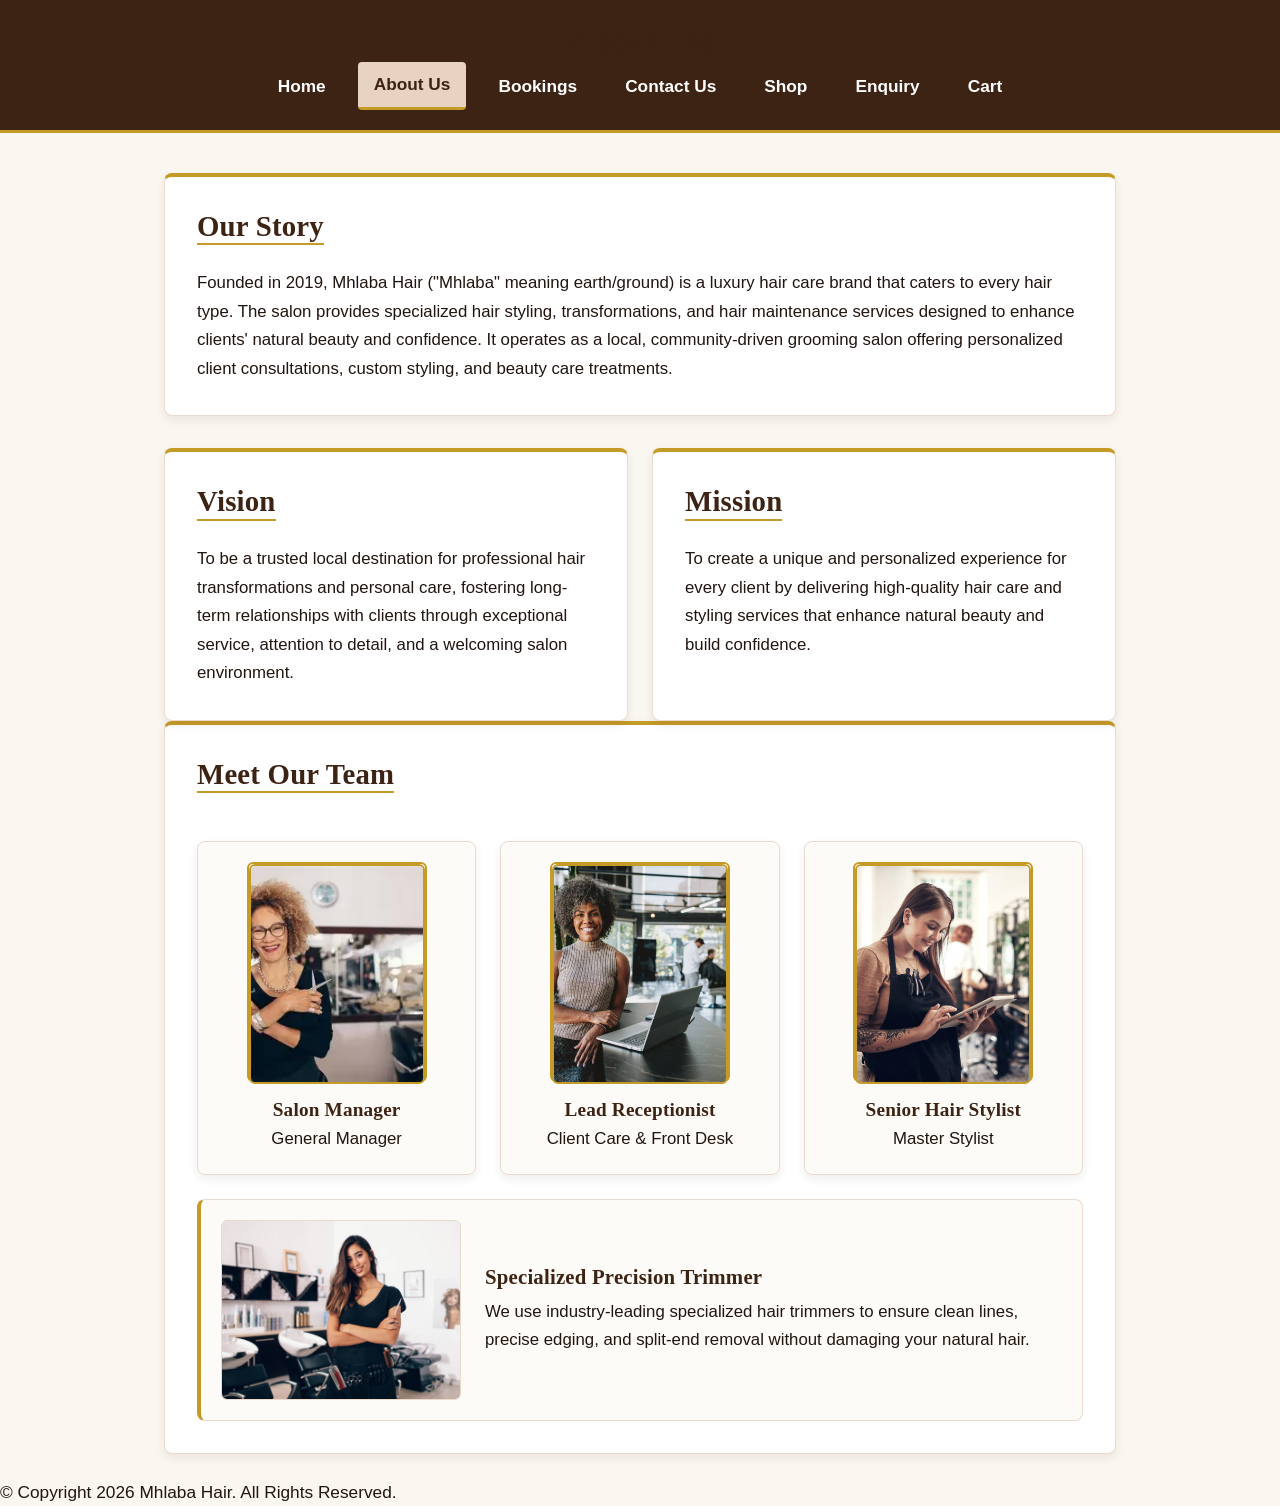
==== commit c3c2c3e8: "edited enquiry page and contact page" ====
--- a/pages/aboutuspage.html
+++ b/pages/aboutuspage.html
@@ -33,6 +33,7 @@
             <a href="bookingspage.html">Bookings</a>
             <a href="contactpage.html">Contact Us</a>
             <a href="productpage.html">Shop</a>
+            <a href="enquirypage.html">Enquiry</a>
             <a href="calculatepage.html">Cart</a>
         </nav>
     </header>
--- a/styles/style.css
+++ b/styles/style.css
@@ -715,6 +715,27 @@
     color: var(--primary-color);
 }
 
+.field-error {
+    min-height: 1.15rem;
+    margin-top: 0.4rem;
+    font-size: 0.82rem;
+    color: #9b2c2c;
+    font-weight: 600;
+}
+
+.form-feedback {
+    margin-top: 1rem;
+    font-weight: 600;
+    line-height: 1.5;
+}
+
+input[aria-invalid='true'],
+select[aria-invalid='true'],
+textarea[aria-invalid='true'] {
+    border-color: #9b2c2c !important;
+    box-shadow: 0 0 0 3px rgba(155, 44, 44, 0.12);
+}
+
 /* ==========================================================================
    6. CONTACT PAGE STYLES
    ========================================================================== */
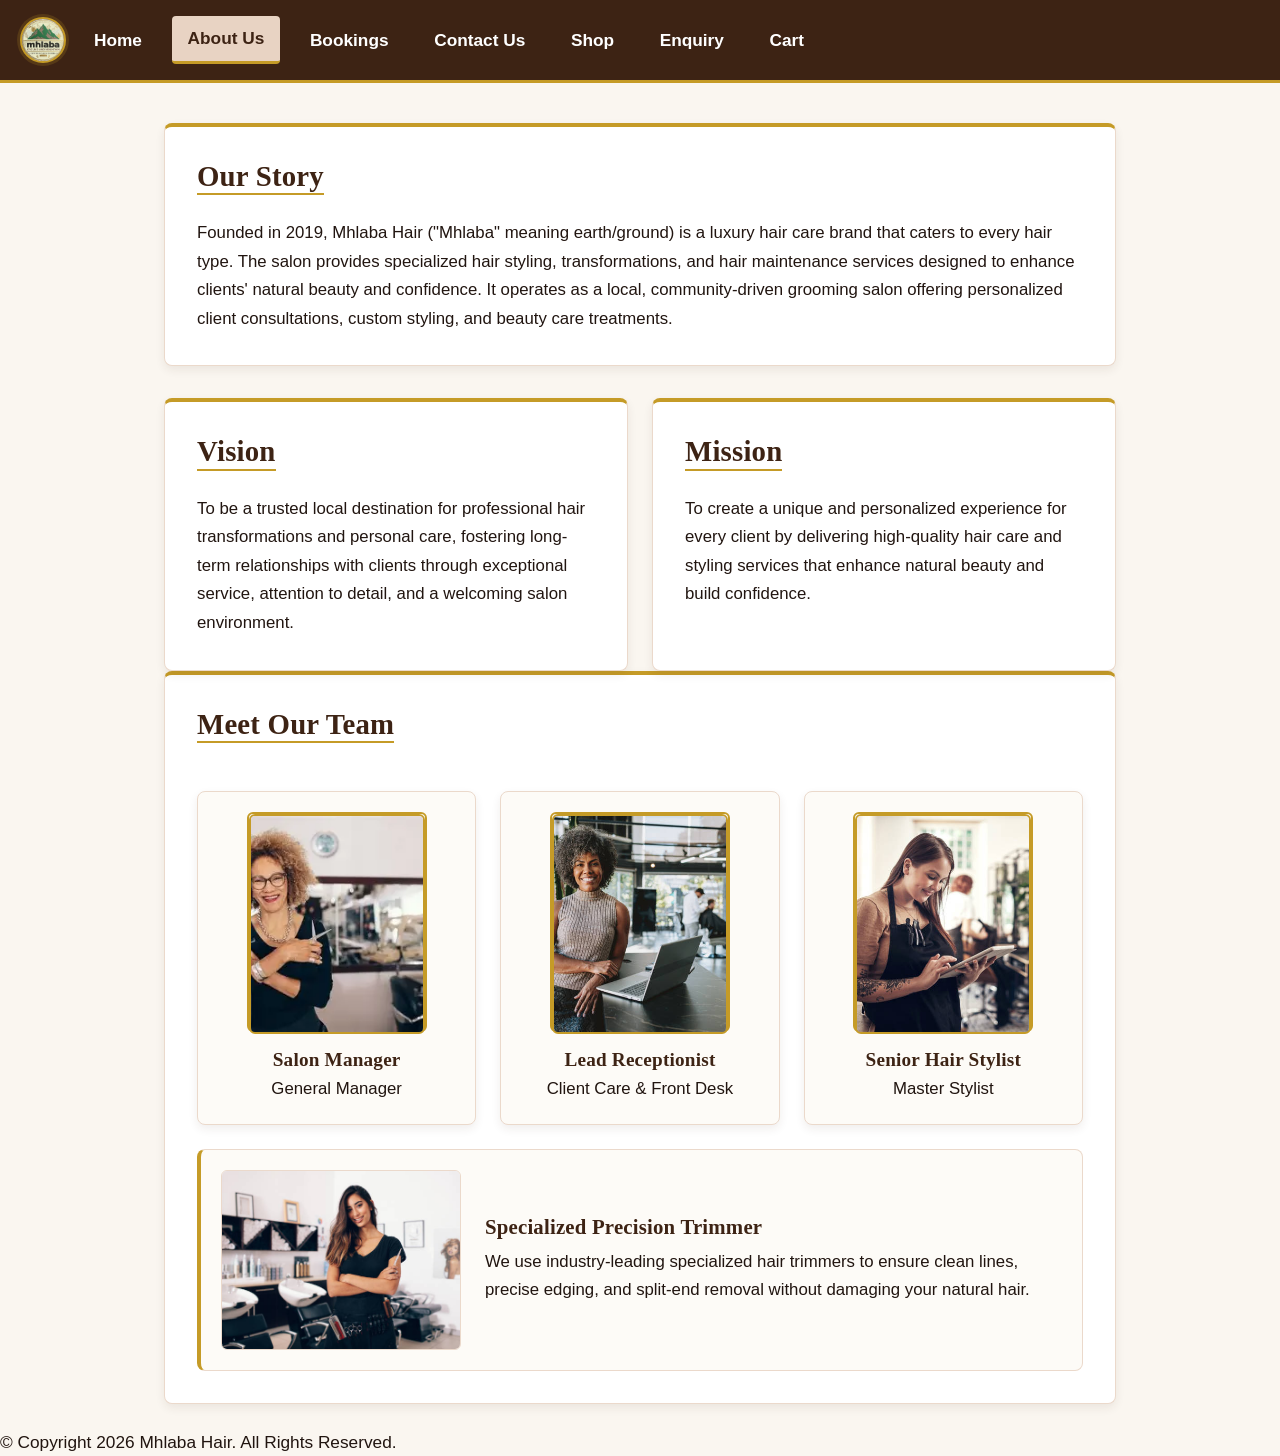
==== commit f51af340: "edited the navigation bar" ====
--- a/pages/aboutuspage.html
+++ b/pages/aboutuspage.html
@@ -26,16 +26,18 @@
 
     <!-- Header & Navigation at Top -->
     <header class="main-header">
-        <h1>About Us</h1>
-        <nav class="navbar">
-            <a href="homepage.html">Home</a>
-            <a href="aboutuspage.html" class="active">About Us</a>
-            <a href="bookingspage.html">Bookings</a>
-            <a href="contactpage.html">Contact Us</a>
-            <a href="productpage.html">Shop</a>
-            <a href="enquirypage.html">Enquiry</a>
-            <a href="calculatepage.html">Cart</a>
-        </nav>
+        <div class="header-brand">
+            <img src="../assets/images/logo1.0.jpg" alt="Mhlaba Hair logo" class="nav-logo">
+            <nav class="navbar" aria-label="Main navigation">
+                <a href="homepage.html">Home</a>
+                <a href="aboutuspage.html" class="active">About Us</a>
+                <a href="bookingspage.html">Bookings</a>
+                <a href="contactpage.html">Contact Us</a>
+                <a href="productpage.html">Shop</a>
+                <a href="enquirypage.html">Enquiry</a>
+                <a href="calculatepage.html">Cart</a>
+            </nav>
+        </div>
     </header>
 
     <!-- Main Content Container -->
--- a/styles/style.css
+++ b/styles/style.css
@@ -129,28 +129,43 @@
 .main-header {
     background-color: var(--primary-color);
     color: #ffffff;
-    text-align: center;
-    padding: 1.25rem 1rem;
+    padding: 1rem 1.25rem;
     border-bottom: 3px solid var(--accent-color);
-}
-
-/* Header Brand Wrapper (Logo + Welcome Heading) */
+    display: flex;
+    align-items: center;
+    justify-content: flex-start;
+    width: 100%;
+}
+
+/* Header Brand Wrapper (Logo + Navigation) */
 .header-brand {
     display: flex;
     align-items: center;
-    justify-content: center;
+    justify-content: flex-start;
     gap: 0.75rem;
-    margin-bottom: 1rem;
+    width: 100%;
 }
 
 .nav-logo {
-    width: 45px;
-    height: 45px;
+    width: 46px;
+    height: 46px;
     border-radius: 50%;
     object-fit: cover;
     object-position: center;
-    transform: scale(1.15); /* Cuts off outer checkered background */
-    border: 1px solid var(--accent-color);
+    border: 2px solid var(--accent-color);
+    background: #fff;
+    box-shadow: 0 0 0 3px rgba(197, 155, 39, 0.18);
+    flex-shrink: 0;
+}
+
+/* Navigation Links Row */
+.navbar {
+    display: flex;
+    justify-content: flex-start;
+    align-items: center;
+    flex-wrap: wrap;
+    gap: 0.85rem;
+    width: auto;
 }
 
 .main-header h1 {
@@ -158,15 +173,6 @@
     font-size: 2.2rem;
     letter-spacing: 0.5px;
     margin: 0;
-}
-
-/* Navigation Links Row */
-.navbar {
-    display: flex;
-    justify-content: center;
-    align-items: center;
-    flex-wrap: wrap;
-    gap: 1rem;
 }
 
 .navbar a {
@@ -206,12 +212,14 @@
     }
 
     .header-brand {
-        flex-direction: column;
+        display: inline-flex;
         gap: 0.5rem;
+        margin-bottom: 0.75rem;
     }
 
     .main-header h1 {
-        font-size: 1.6rem;
+        font-size: 1.5rem;
+        white-space: nowrap;
     }
 
     .navbar {
@@ -1218,6 +1226,20 @@
     overflow: hidden;
     box-shadow: var(--shadow-soft);
     margin-top: 1.25rem;
+    background: #f4efe9;
+}
+
+.map-fallback {
+    width: 100%;
+    height: 100%;
+    display: flex;
+    align-items: center;
+    justify-content: center;
+    background: #f7f0ea;
+    color: var(--primary-color);
+    font-weight: 600;
+    padding: 1.5rem;
+    text-align: center;
 }
 
 .reveal-card {
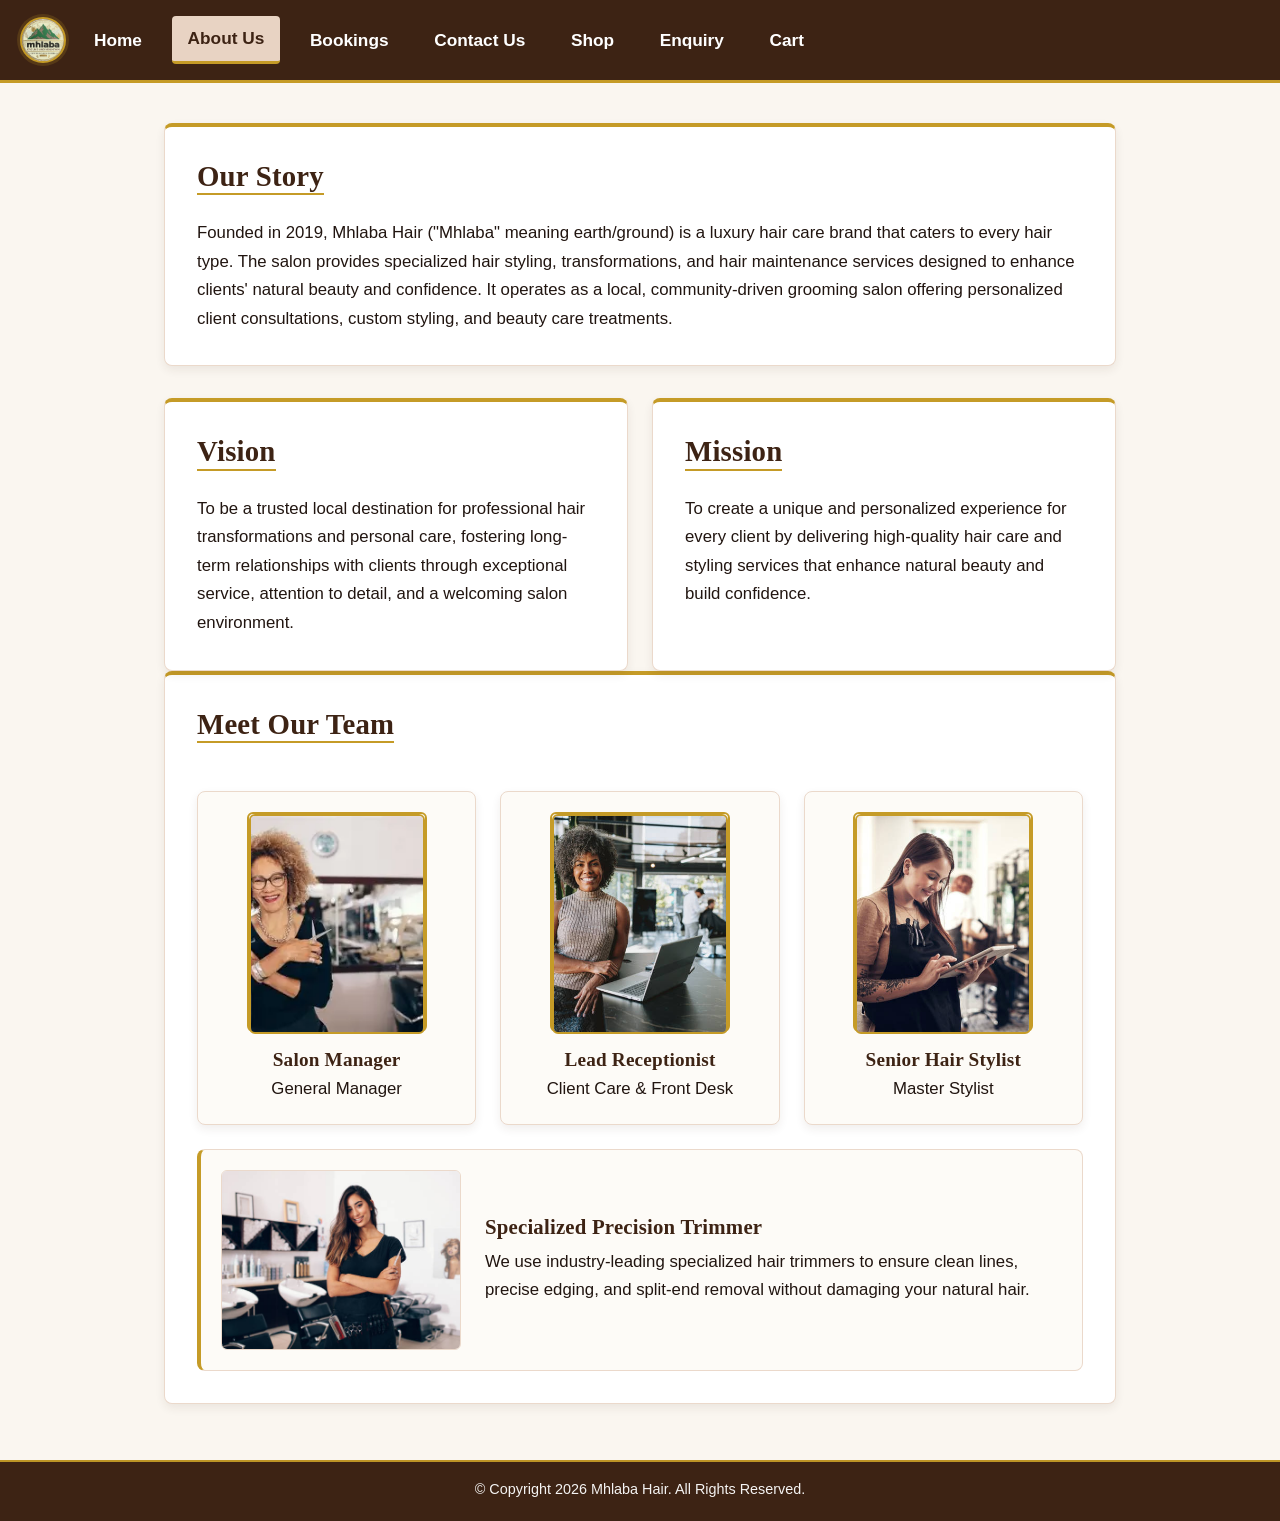
==== commit e5a5756a: "added a footer bar" ====
--- a/pages/aboutuspage.html
+++ b/pages/aboutuspage.html
@@ -112,7 +112,7 @@
 </section>
     </main>
 <footer class="site-footer">
-    <p>&copy; Copyright 2026 Mhlaba Hair. All Rights Reserved. </p>
+    <p>&copy; Copyright 2026 Mhlaba Hair. All Rights Reserved.</p>
 </footer>
 </body>
 </html>
--- a/styles/style.css
+++ b/styles/style.css
@@ -194,6 +194,22 @@
     background-color: var(--highlight-color);
     color: var(--primary-color);
     border-bottom: 3px solid var(--accent-color);
+}
+
+.site-footer {
+    background-color: var(--primary-color);
+    color: #ffffff;
+    padding: 0;
+    margin-top: 2rem;
+}
+
+.site-footer p {
+    text-align: center;
+    padding: 1rem 1rem 1.25rem;
+    margin: 0;
+    font-size: 0.9rem;
+    opacity: 0.95;
+    border-top: 2px solid var(--accent-color);
 }
 
 /* Common Content Container */
